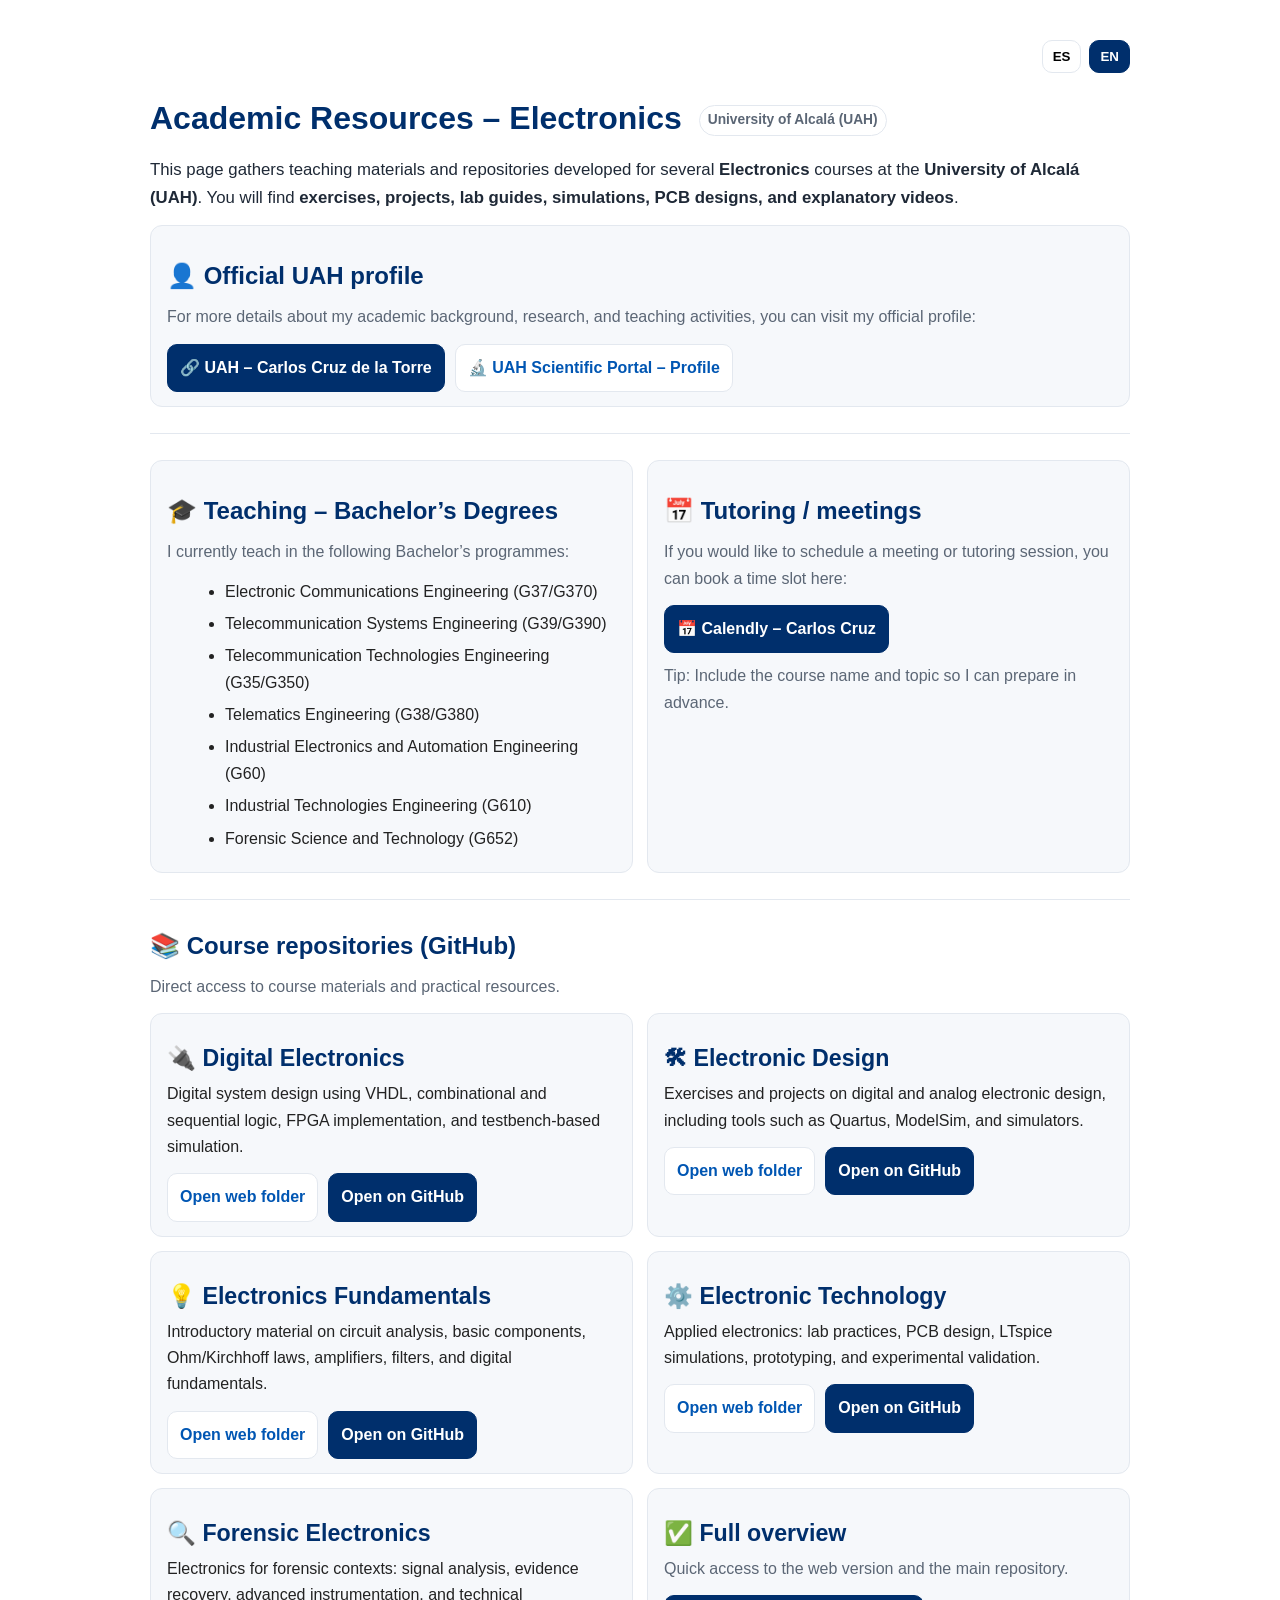
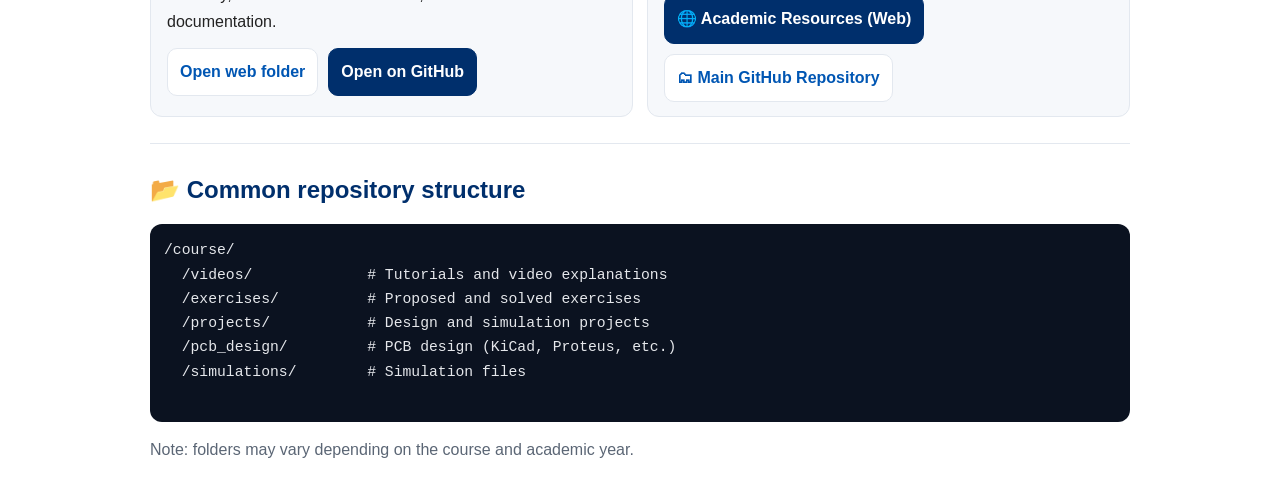
==== index.html @ 778eaec6 "Update index.html" ====
<!doctype html>
<html lang="es">
<head>
  <meta charset="utf-8">
  <meta name="viewport" content="width=device-width, initial-scale=1">
  <title>Recursos Académicos – Electrónica | Universidad de Alcalá (UAH)</title>
  <style>
    :root{
      --uah-blue:#002f6c;
      --link:#0056b3;
      --bg:#ffffff;
      --muted:#5b6675;
      --card:#f6f8fb;
      --border:#e3e8ef;
    }
    body{
      font-family: Arial, Helvetica, sans-serif;
      max-width: 980px;
      margin: 40px auto;
      padding: 0 18px;
      line-height: 1.65;
      color: #222;
      background: var(--bg);
    }
    h1,h2{ color: var(--uah-blue); margin: 0.6em 0 0.35em; }
    /* Títulos de asignaturas más grandes */
    h3{
      color: var(--uah-blue);
      margin: 0.6em 0 0.35em;
      font-size: 1.45rem;
      line-height: 1.25;
    }
    p{ margin: 0.35em 0 0.8em; }
    a{ color: var(--link); text-decoration: none; }
    a:hover{ text-decoration: underline; }
    hr{ border:0; border-top:1px solid var(--border); margin: 26px 0; }

    .lead{ font-size: 1.05rem; color:#1f2937; }
    .muted{ color: var(--muted); }

    .grid{
      display: grid;
      grid-template-columns: 1fr;
      gap: 14px;
    }
    @media (min-width: 880px){
      .grid.two{ grid-template-columns: 1fr 1fr; }
    }
    .card{
      background: var(--card);
      border: 1px solid var(--border);
      border-radius: 12px;
      padding: 16px 16px 14px;
    }
    .btnrow{ display:flex; flex-wrap:wrap; gap:10px; margin-top: 10px; }
    .btn{
      display:inline-block;
      padding: 10px 12px;
      border-radius: 10px;
      border: 1px solid var(--border);
      background:#fff;
      font-weight: 600;
    }
    .btn.primary{
      background: var(--uah-blue);
      border-color: var(--uah-blue);
      color:#fff;
    }
    .btn.primary:hover{ text-decoration:none; opacity:0.95; }
    .btn:hover{ text-decoration:none; background:#ffffff; }

    ul{ margin: 8px 0 0 18px; }
    li{ margin: 6px 0; }

    pre{
      background: #0b1220;
      color: #e5e7eb;
      padding: 14px;
      border-radius: 12px;
      overflow-x: auto;
      font-size: 0.92rem;
    }
    .tag{
      display:inline-block;
      font-size: 0.86rem;
      padding: 3px 8px;
      border-radius: 999px;
      border: 1px solid var(--border);
      background:#fff;
      color: var(--muted);
      margin-left: 8px;
      vertical-align: middle;
    }

    /* Idiomas */
    .langbar{
      display:flex;
      justify-content: flex-end;
      gap: 8px;
      margin-bottom: 14px;
    }
    .langbtn{
      cursor:pointer;
      padding: 8px 10px;
      border-radius: 10px;
      border: 1px solid var(--border);
      background:#fff;
      font-weight: 700;
    }
    .langbtn.active{
      background: var(--uah-blue);
      color:#fff;
      border-color: var(--uah-blue);
    }
    [data-lang]{ display:none; }
    [data-lang].active{ display:block; }
  </style>
</head>

<body>

  <!-- Selector de idioma -->
  <div class="langbar" aria-label="Selector de idioma">
    <button class="langbtn active" id="btn-es" type="button">ES</button>
    <button class="langbtn" id="btn-en" type="button">EN</button>
  </div>

  <!-- ======================= -->
  <!-- ====== ESPAÑOL ========= -->
  <!-- ======================= -->
  <div data-lang="es" class="active">
    <h1>Recursos Académicos – Electrónica <span class="tag">Universidad de Alcalá (UAH)</span></h1>
    <p class="lead">
      Esta página reúne materiales docentes y repositorios desarrollados para distintas asignaturas del área de
      <strong>Electrónica</strong> impartidas en la <strong>Universidad de Alcalá (UAH)</strong>.
      Incluye <strong>ejercicios, proyectos, guías de laboratorio, simulaciones, diseños PCB y vídeos explicativos</strong>.
    </p>

    <div class="card">
      <h2>👤 Perfil oficial UAH</h2>
      <p class="muted">
        Para más detalles sobre mi trayectoria académica, investigación y docencia, puedes consultar mi perfil oficial en la UAH:
      </p>
      <div class="btnrow">
        <a class="btn primary" href="https://www.uah.es/en/estudios/profesor/Carlos-Cruz-de-la-Torre/" target="_blank" rel="noopener">
          🔗 Perfil UAH – Carlos Cruz de la Torre
        </a>
        <a class="btn" href="https://portalcientifico.uah.es/investigadores/201819/detalle" target="_blank" rel="noopener">
          🔬 Portal Científico UAH – Perfil
        </a>
      </div>
    </div>

    <hr>

    <div class="grid two">
      <div class="card">
        <h2>🎓 Docencia – Grados</h2>
        <p class="muted">Imparto docencia en los siguientes programas de Grado:</p>
        <ul>
          <li>Ingeniería en Sistemas de Telecomunicación (G39/G390)</li>
          <li>Ingeniería en Tecnologías de Telecomunicación (G35/G350)</li>
          <li>Ingeniería Telemática (G38/G380)</li>
          <li>Ingeniería en Electrónica de Comunicaciones (G37/G370)</li>
          <li>Ingeniería Electrónica y Automática Industrial (G60)</li>
          <li>Ingeniería en Tecnologías Industriales (G610)</li>
          <li>Ciencias y Tecnologías Forenses (G652)</li>
        </ul>
      </div>

      <div class="card">
        <h2>📅 Tutorías / reuniones</h2>
        <p class="muted">
          Si quieres agendar una reunión o tutoría, puedes reservar un hueco aquí:
        </p>
        <div class="btnrow">
          <!-- Sustituye por tu enlace real -->
          <a class="btn primary" href="https://calendly.com/" target="_blank" rel="noopener">
            📅 Calendly – Carlos Cruz
          </a>
        </div>
        <p class="muted" style="margin-top:10px;">
          Consejo: indica la asignatura y el tema para poder preparar la sesión.
        </p>
      </div>
    </div>

    <hr>

    <h2>📚 Repositorios de asignaturas (GitHub)</h2>
    <p class="muted">
      Acceso directo a materiales y recursos prácticos. Cada asignatura incluye ejercicios, proyectos, guías de laboratorio y más.
    </p>

    <div class="grid two">
      <div class="card">
        <h3>🔌 Digital Electronics</h3>
        <p>Diseño de sistemas digitales con VHDL, lógica combinacional y secuencial, implementación en FPGA y simulación con testbenches.</p>
        <div class="btnrow">
          <a class="btn" href="Digital_Electronics/">Abrir carpeta web</a>
          <a class="btn primary" href="https://github.com/charlicruz/Teaching/tree/main/Digital_Electronics" target="_blank" rel="noopener">
            Abrir en GitHub
          </a>
        </div>
      </div>

      <div class="card">
        <h3>🛠 Electronic Design</h3>
        <p>Ejercicios y proyectos de diseño electrónico digital y analógico, incluyendo herramientas como Quartus, ModelSim y simuladores.</p>
        <div class="btnrow">
          <a class="btn" href="Electronic%20Design/">Abrir carpeta web</a>
          <a class="btn primary" href="https://github.com/charlicruz/Teaching/tree/main/Electronic%20Design" target="_blank" rel="noopener">
            Abrir en GitHub
          </a>
        </div>
      </div>

      <div class="card">
        <h3>💡 Electronics Fundamentals</h3>
        <p>Material introductorio: análisis de circuitos, componentes, leyes de Ohm y Kirchhoff, amplificadores, filtros y fundamentos digitales.</p>
        <div class="btnrow">
          <a class="btn" href="Electronics%20Fundamentals/">Abrir carpeta web</a>
          <a class="btn primary" href="https://github.com/charlicruz/Teaching/tree/main/Electronics%20Fundamentals" target="_blank" rel="noopener">
            Abrir en GitHub
          </a>
        </div>
      </div>

      <div class="card">
        <h3>⚙️ Electronic Technology</h3>
        <p>Electrónica aplicada: prácticas de laboratorio, diseño de PCB, simulaciones (LTspice), prototipado y validación experimental.</p>
        <div class="btnrow">
          <a class="btn" href="Electronic%20Technology/">Abrir carpeta web</a>
          <a class="btn primary" href="https://github.com/charlicruz/Teaching/tree/main/Electronic%20Technology" target="_blank" rel="noopener">
            Abrir en GitHub
          </a>
        </div>
      </div>

      <div class="card">
        <h3>🔍 Forensic Electronics</h3>
        <p>Electrónica en entornos forenses: análisis de señales, recuperación de evidencias, instrumentación avanzada y documentación técnica.</p>
        <div class="btnrow">
          <a class="btn" href="Forensic%20Electronics/">Abrir carpeta web</a>
          <a class="btn primary" href="https://github.com/charlicruz/Teaching/tree/main/Forensic%20Electronics" target="_blank" rel="noopener">
            Abrir en GitHub
          </a>
        </div>
      </div>

      <div class="card">
        <h3>✅ Vista general</h3>
        <p class="muted">Acceso rápido al conjunto completo de recursos (web) y al repositorio principal.</p>
        <div class="btnrow">
          <a class="btn primary" href="https://charlicruz.github.io/Teaching/" target="_blank" rel="noopener">
            🌐 Academic Resources (Web)
          </a>
          <a class="btn" href="https://github.com/charlicruz/Teaching/" target="_blank" rel="noopener">
            🗂 Repositorio principal en GitHub
          </a>
        </div>
      </div>
    </div>

    <hr>

    <h2>📂 Estructura común del repositorio</h2>
    <pre>
/asignatura/
  /videos/             # Tutoriales y explicaciones en vídeo
  /ejercicios/         # Ejercicios propuestos y resueltos
  /proyectos/          # Proyectos de diseño y simulación
  /pcb_design/         # Diseño de PCB (KiCad, Proteus, etc.)
  /simulaciones/       # Archivos de simulación
    </pre>

    <p class="muted">Nota: algunas carpetas pueden variar según la asignatura y el curso académico.</p>
  </div>

  <!-- ======================= -->
  <!-- ======= ENGLISH ======== -->
  <!-- ======================= -->
  <div data-lang="en">
    <h1>Academic Resources – Electronics <span class="tag">University of Alcalá (UAH)</span></h1>
    <p class="lead">
      This page gathers teaching materials and repositories developed for several <strong>Electronics</strong> courses at the
      <strong>University of Alcalá (UAH)</strong>. You will find <strong>exercises, projects, lab guides, simulations, PCB designs,
      and explanatory videos</strong>.
    </p>

    <div class="card">
      <h2>👤 Official UAH profile</h2>
      <p class="muted">
        For more details about my academic background, research, and teaching activities, you can visit my official profile:
      </p>
      <div class="btnrow">
        <a class="btn primary" href="https://www.uah.es/en/estudios/profesor/Carlos-Cruz-de-la-Torre/" target="_blank" rel="noopener">
          🔗 UAH – Carlos Cruz de la Torre
        </a>
        <a class="btn" href="https://portalcientifico.uah.es/investigadores/201819/detalle" target="_blank" rel="noopener">
          🔬 UAH Scientific Portal – Profile
        </a>
      </div>
    </div>

    <hr>

    <div class="grid two">
      <div class="card">
        <h2>🎓 Teaching – Bachelor’s Degrees</h2>
        <p class="muted">I currently teach in the following Bachelor’s programmes:</p>
        <ul>
          <li>Electronic Communications Engineering (G37/G370)</li>
          <li>Telecommunication Systems Engineering (G39/G390)</li>
          <li>Telecommunication Technologies Engineering (G35/G350)</li>
          <li>Telematics Engineering (G38/G380)</li>
          <li>Industrial Electronics and Automation Engineering (G60)</li>
          <li>Industrial Technologies Engineering (G610)</li>
          <li>Forensic Science and Technology (G652)</li>
        </ul>
      </div>

      <div class="card">
        <h2>📅 Tutoring / meetings</h2>
        <p class="muted">
          If you would like to schedule a meeting or tutoring session, you can book a time slot here:
        </p>
        <div class="btnrow">
          <!-- Replace with your real Calendly link -->
          <a class="btn primary" href="https://calendly.com/" target="_blank" rel="noopener">
            📅 Calendly – Carlos Cruz
          </a>
        </div>
        <p class="muted" style="margin-top:10px;">
          Tip: Include the course name and topic so I can prepare in advance.
        </p>
      </div>
    </div>

    <hr>

    <h2>📚 Course repositories (GitHub)</h2>
    <p class="muted">
      Direct access to course materials and practical resources.
    </p>

    <div class="grid two">
      <div class="card">
        <h3>🔌 Digital Electronics</h3>
        <p>Digital system design using VHDL, combinational and sequential logic, FPGA implementation, and testbench-based simulation.</p>
        <div class="btnrow">
          <a class="btn" href="Digital_Electronics/">Open web folder</a>
          <a class="btn primary" href="https://github.com/charlicruz/Teaching/tree/main/Digital_Electronics" target="_blank" rel="noopener">
            Open on GitHub
          </a>
        </div>
      </div>

      <div class="card">
        <h3>🛠 Electronic Design</h3>
        <p>Exercises and projects on digital and analog electronic design, including tools such as Quartus, ModelSim, and simulators.</p>
        <div class="btnrow">
          <a class="btn" href="Electronic%20Design/">Open web folder</a>
          <a class="btn primary" href="https://github.com/charlicruz/Teaching/tree/main/Electronic%20Design" target="_blank" rel="noopener">
            Open on GitHub
          </a>
        </div>
      </div>

      <div class="card">
        <h3>💡 Electronics Fundamentals</h3>
        <p>Introductory material on circuit analysis, basic components, Ohm/Kirchhoff laws, amplifiers, filters, and digital fundamentals.</p>
        <div class="btnrow">
          <a class="btn" href="Electronics%20Fundamentals/">Open web folder</a>
          <a class="btn primary" href="https://github.com/charlicruz/Teaching/tree/main/Electronics%20Fundamentals" target="_blank" rel="noopener">
            Open on GitHub
          </a>
        </div>
      </div>

      <div class="card">
        <h3>⚙️ Electronic Technology</h3>
        <p>Applied electronics: lab practices, PCB design, LTspice simulations, prototyping, and experimental validation.</p>
        <div class="btnrow">
          <a class="btn" href="Electronic%20Technology/">Open web folder</a>
          <a class="btn primary" href="https://github.com/charlicruz/Teaching/tree/main/Electronic%20Technology" target="_blank" rel="noopener">
            Open on GitHub
          </a>
        </div>
      </div>

      <div class="card">
        <h3>🔍 Forensic Electronics</h3>
        <p>Electronics for forensic contexts: signal analysis, evidence recovery, advanced instrumentation, and technical documentation.</p>
        <div class="btnrow">
          <a class="btn" href="Forensic%20Electronics/">Open web folder</a>
          <a class="btn primary" href="https://github.com/charlicruz/Teaching/tree/main/Forensic%20Electronics" target="_blank" rel="noopener">
            Open on GitHub
          </a>
        </div>
      </div>

      <div class="card">
        <h3>✅ Full overview</h3>
        <p class="muted">Quick access to the web version and the main repository.</p>
        <div class="btnrow">
          <a class="btn primary" href="https://charlicruz.github.io/Teaching/" target="_blank" rel="noopener">
            🌐 Academic Resources (Web)
          </a>
          <a class="btn" href="https://github.com/charlicruz/Teaching/" target="_blank" rel="noopener">
            🗂 Main GitHub Repository
          </a>
        </div>
      </div>
    </div>

    <hr>

    <h2>📂 Common repository structure</h2>
    <pre>
/course/
  /videos/             # Tutorials and video explanations
  /exercises/          # Proposed and solved exercises
  /projects/           # Design and simulation projects
  /pcb_design/         # PCB design (KiCad, Proteus, etc.)
  /simulations/        # Simulation files
    </pre>

    <p class="muted">Note: folders may vary depending on the course and academic year.</p>
  </div>

  <script>
    const btnES = document.getElementById('btn-es');
    const btnEN = document.getElementById('btn-en');
    const blocks = document.querySelectorAll('[data-lang]');

    function setLang(lang){
      blocks.forEach(b => b.classList.toggle('active', b.getAttribute('data-lang') === lang));
      btnES.classList.toggle('active', lang === 'es');
      btnEN.classList.toggle('active', lang === 'en');
      document.documentElement.lang = lang;

      // opcional: recordar preferencia
      try { localStorage.setItem('lang', lang); } catch(e){}
    }

    btnES.addEventListener('click', () => setLang('es'));
    btnEN.addEventListener('click', () => setLang('en'));

    // opcional: aplicar preferencia guardada o idioma del navegador
    (function init(){
      let lang = 'es';
      try {
        lang = localStorage.getItem('lang') || (navigator.language || '').toLowerCase().startsWith('en') ? 'en' : 'es';
      } catch(e){}
      setLang(lang);
    })();
  </script>

</body>
</html>
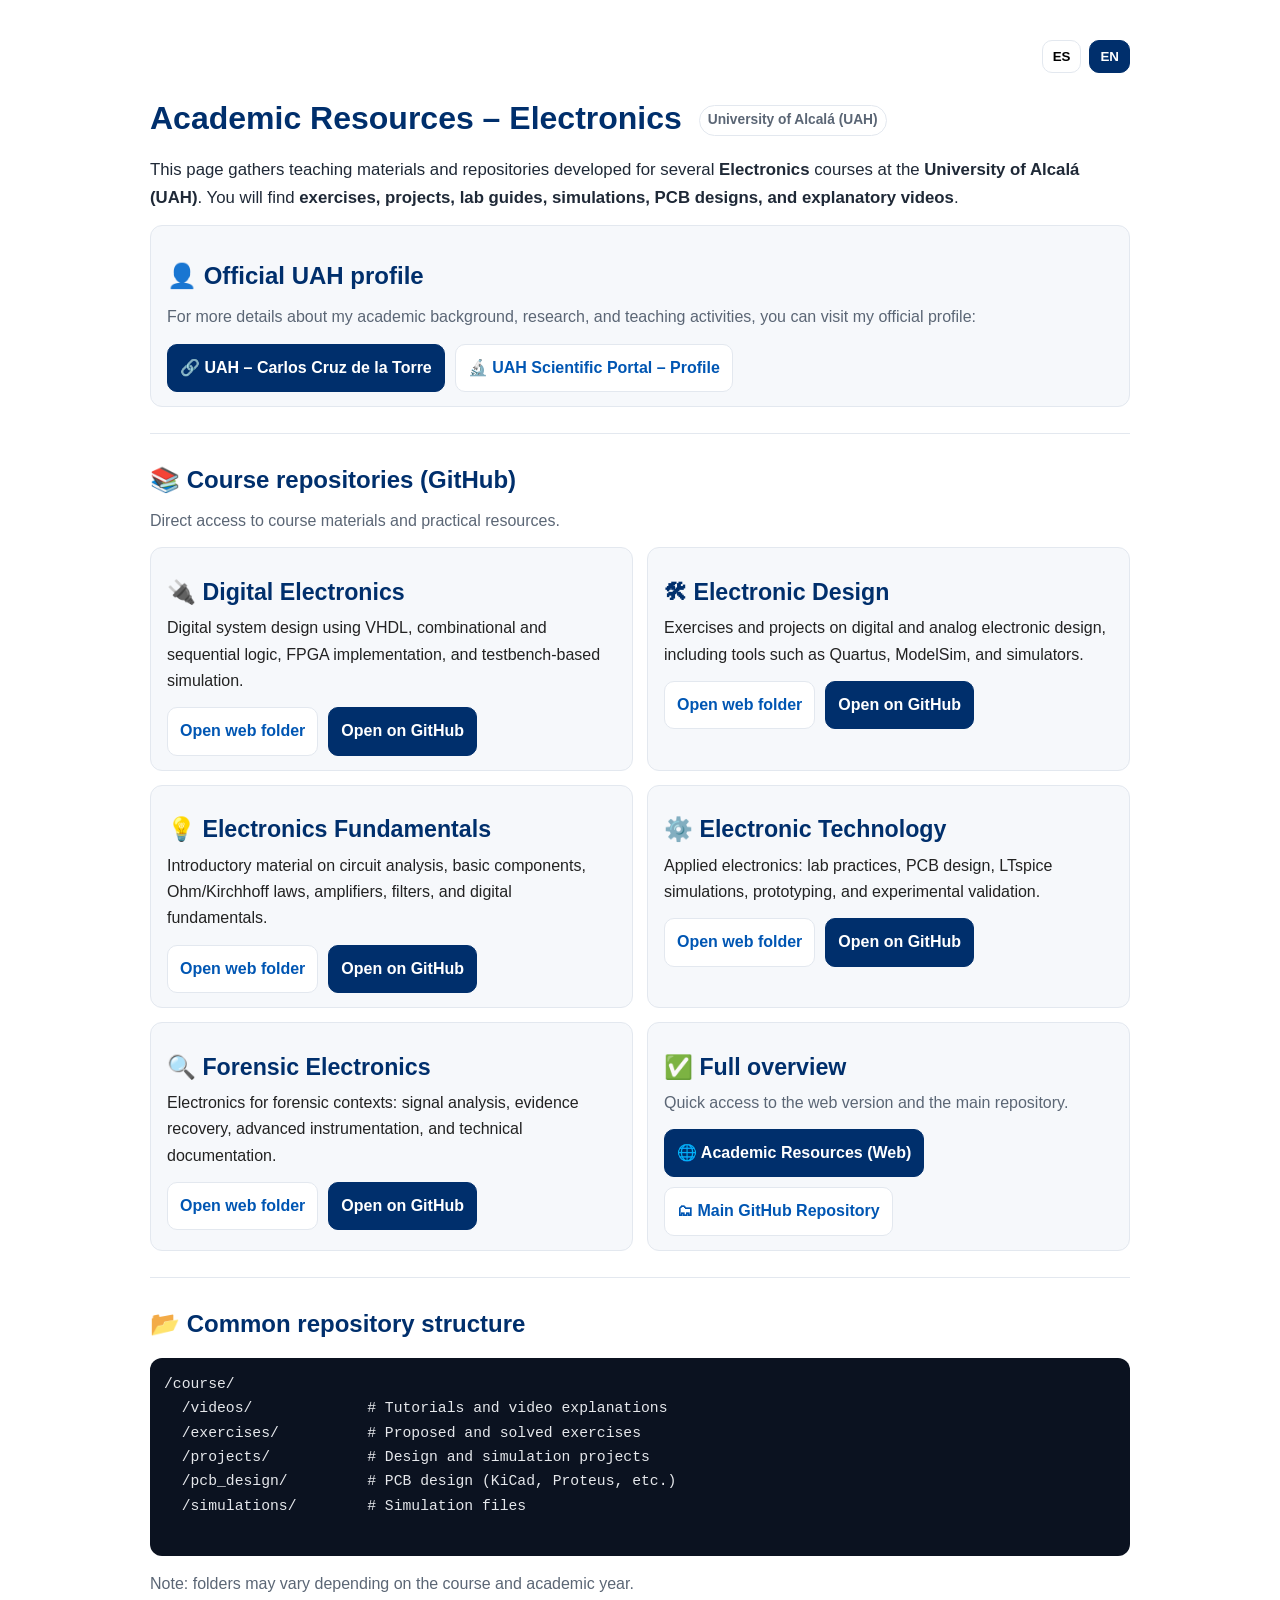
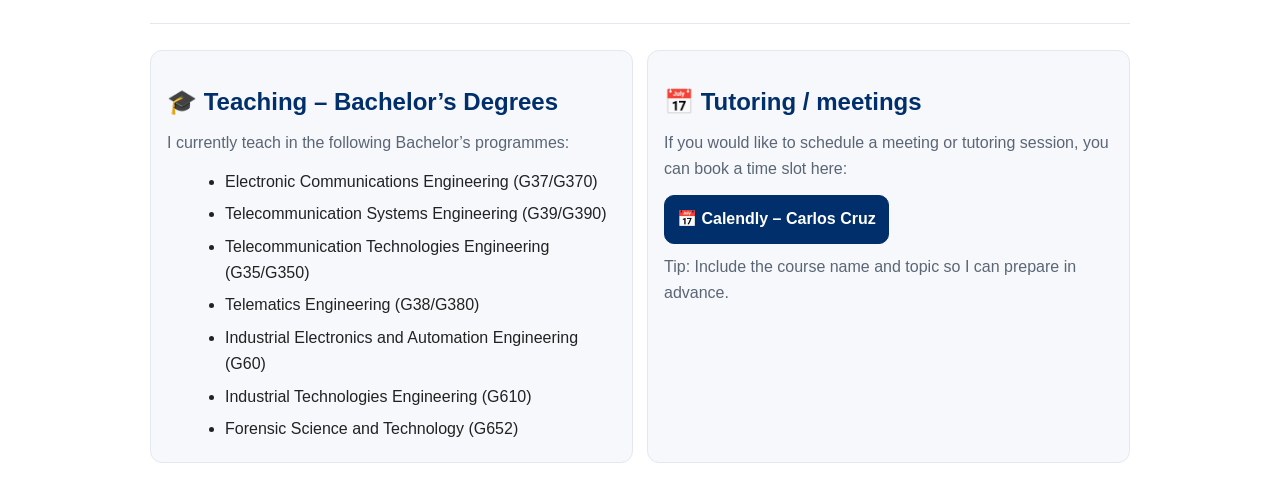
==== commit 70a4a8e3: "Update index.html" ====
--- a/index.html
+++ b/index.html
@@ -153,6 +153,98 @@
 
     <hr>
 
+    <h2>📚 Repositorios de asignaturas (GitHub)</h2>
+    <p class="muted">
+      Acceso directo a materiales y recursos prácticos. Cada asignatura incluye ejercicios, proyectos, guías de laboratorio y más.
+    </p>
+
+    <div class="grid two">
+      <div class="card">
+        <h3>🔌 Digital Electronics</h3>
+        <p>Diseño de sistemas digitales con VHDL, lógica combinacional y secuencial, implementación en FPGA y simulación con testbenches.</p>
+        <div class="btnrow">
+          <a class="btn" href="Digital_Electronics/">Abrir carpeta web</a>
+          <a class="btn primary" href="https://github.com/charlicruz/Teaching/tree/main/Digital_Electronics" target="_blank" rel="noopener">
+            Abrir en GitHub
+          </a>
+        </div>
+      </div>
+
+      <div class="card">
+        <h3>🛠 Electronic Design</h3>
+        <p>Ejercicios y proyectos de diseño electrónico digital y analógico, incluyendo herramientas como Quartus, ModelSim y simuladores.</p>
+        <div class="btnrow">
+          <a class="btn" href="Electronic%20Design/">Abrir carpeta web</a>
+          <a class="btn primary" href="https://github.com/charlicruz/Teaching/tree/main/Electronic%20Design" target="_blank" rel="noopener">
+            Abrir en GitHub
+          </a>
+        </div>
+      </div>
+
+      <div class="card">
+        <h3>💡 Electronics Fundamentals</h3>
+        <p>Material introductorio: análisis de circuitos, componentes, leyes de Ohm y Kirchhoff, amplificadores, filtros y fundamentos digitales.</p>
+        <div class="btnrow">
+          <a class="btn" href="Electronics%20Fundamentals/">Abrir carpeta web</a>
+          <a class="btn primary" href="https://github.com/charlicruz/Teaching/tree/main/Electronics%20Fundamentals" target="_blank" rel="noopener">
+            Abrir en GitHub
+          </a>
+        </div>
+      </div>
+
+      <div class="card">
+        <h3>⚙️ Electronic Technology</h3>
+        <p>Electrónica aplicada: prácticas de laboratorio, diseño de PCB, simulaciones (LTspice), prototipado y validación experimental.</p>
+        <div class="btnrow">
+          <a class="btn" href="Electronic%20Technology/">Abrir carpeta web</a>
+          <a class="btn primary" href="https://github.com/charlicruz/Teaching/tree/main/Electronic%20Technology" target="_blank" rel="noopener">
+            Abrir en GitHub
+          </a>
+        </div>
+      </div>
+
+      <div class="card">
+        <h3>🔍 Forensic Electronics</h3>
+        <p>Electrónica en entornos forenses: análisis de señales, recuperación de evidencias, instrumentación avanzada y documentación técnica.</p>
+        <div class="btnrow">
+          <a class="btn" href="Forensic%20Electronics/">Abrir carpeta web</a>
+          <a class="btn primary" href="https://github.com/charlicruz/Teaching/tree/main/Forensic%20Electronics" target="_blank" rel="noopener">
+            Abrir en GitHub
+          </a>
+        </div>
+      </div>
+
+      <div class="card">
+        <h3>✅ Vista general</h3>
+        <p class="muted">Acceso rápido al conjunto completo de recursos (web) y al repositorio principal.</p>
+        <div class="btnrow">
+          <a class="btn primary" href="https://charlicruz.github.io/Teaching/" target="_blank" rel="noopener">
+            🌐 Academic Resources (Web)
+          </a>
+          <a class="btn" href="https://github.com/charlicruz/Teaching/" target="_blank" rel="noopener">
+            🗂 Repositorio principal en GitHub
+          </a>
+        </div>
+      </div>
+    </div>
+
+    <hr>
+
+    <h2>📂 Estructura común del repositorio</h2>
+    <pre>
+/asignatura/
+  /videos/             # Tutoriales y explicaciones en vídeo
+  /ejercicios/         # Ejercicios propuestos y resueltos
+  /proyectos/          # Proyectos de diseño y simulación
+  /pcb_design/         # Diseño de PCB (KiCad, Proteus, etc.)
+  /simulaciones/       # Archivos de simulación
+    </pre>
+
+    <p class="muted">Nota: algunas carpetas pueden variar según la asignatura y el curso académico.</p>
+
+    <!-- ✅ MOVIDO AL FINAL -->
+    <hr>
+
     <div class="grid two">
       <div class="card">
         <h2>🎓 Docencia – Grados</h2>
@@ -174,7 +266,6 @@
           Si quieres agendar una reunión o tutoría, puedes reservar un hueco aquí:
         </p>
         <div class="btnrow">
-          <!-- Sustituye por tu enlace real -->
           <a class="btn primary" href="https://calendly.com/" target="_blank" rel="noopener">
             📅 Calendly – Carlos Cruz
           </a>
@@ -184,97 +275,6 @@
         </p>
       </div>
     </div>
-
-    <hr>
-
-    <h2>📚 Repositorios de asignaturas (GitHub)</h2>
-    <p class="muted">
-      Acceso directo a materiales y recursos prácticos. Cada asignatura incluye ejercicios, proyectos, guías de laboratorio y más.
-    </p>
-
-    <div class="grid two">
-      <div class="card">
-        <h3>🔌 Digital Electronics</h3>
-        <p>Diseño de sistemas digitales con VHDL, lógica combinacional y secuencial, implementación en FPGA y simulación con testbenches.</p>
-        <div class="btnrow">
-          <a class="btn" href="Digital_Electronics/">Abrir carpeta web</a>
-          <a class="btn primary" href="https://github.com/charlicruz/Teaching/tree/main/Digital_Electronics" target="_blank" rel="noopener">
-            Abrir en GitHub
-          </a>
-        </div>
-      </div>
-
-      <div class="card">
-        <h3>🛠 Electronic Design</h3>
-        <p>Ejercicios y proyectos de diseño electrónico digital y analógico, incluyendo herramientas como Quartus, ModelSim y simuladores.</p>
-        <div class="btnrow">
-          <a class="btn" href="Electronic%20Design/">Abrir carpeta web</a>
-          <a class="btn primary" href="https://github.com/charlicruz/Teaching/tree/main/Electronic%20Design" target="_blank" rel="noopener">
-            Abrir en GitHub
-          </a>
-        </div>
-      </div>
-
-      <div class="card">
-        <h3>💡 Electronics Fundamentals</h3>
-        <p>Material introductorio: análisis de circuitos, componentes, leyes de Ohm y Kirchhoff, amplificadores, filtros y fundamentos digitales.</p>
-        <div class="btnrow">
-          <a class="btn" href="Electronics%20Fundamentals/">Abrir carpeta web</a>
-          <a class="btn primary" href="https://github.com/charlicruz/Teaching/tree/main/Electronics%20Fundamentals" target="_blank" rel="noopener">
-            Abrir en GitHub
-          </a>
-        </div>
-      </div>
-
-      <div class="card">
-        <h3>⚙️ Electronic Technology</h3>
-        <p>Electrónica aplicada: prácticas de laboratorio, diseño de PCB, simulaciones (LTspice), prototipado y validación experimental.</p>
-        <div class="btnrow">
-          <a class="btn" href="Electronic%20Technology/">Abrir carpeta web</a>
-          <a class="btn primary" href="https://github.com/charlicruz/Teaching/tree/main/Electronic%20Technology" target="_blank" rel="noopener">
-            Abrir en GitHub
-          </a>
-        </div>
-      </div>
-
-      <div class="card">
-        <h3>🔍 Forensic Electronics</h3>
-        <p>Electrónica en entornos forenses: análisis de señales, recuperación de evidencias, instrumentación avanzada y documentación técnica.</p>
-        <div class="btnrow">
-          <a class="btn" href="Forensic%20Electronics/">Abrir carpeta web</a>
-          <a class="btn primary" href="https://github.com/charlicruz/Teaching/tree/main/Forensic%20Electronics" target="_blank" rel="noopener">
-            Abrir en GitHub
-          </a>
-        </div>
-      </div>
-
-      <div class="card">
-        <h3>✅ Vista general</h3>
-        <p class="muted">Acceso rápido al conjunto completo de recursos (web) y al repositorio principal.</p>
-        <div class="btnrow">
-          <a class="btn primary" href="https://charlicruz.github.io/Teaching/" target="_blank" rel="noopener">
-            🌐 Academic Resources (Web)
-          </a>
-          <a class="btn" href="https://github.com/charlicruz/Teaching/" target="_blank" rel="noopener">
-            🗂 Repositorio principal en GitHub
-          </a>
-        </div>
-      </div>
-    </div>
-
-    <hr>
-
-    <h2>📂 Estructura común del repositorio</h2>
-    <pre>
-/asignatura/
-  /videos/             # Tutoriales y explicaciones en vídeo
-  /ejercicios/         # Ejercicios propuestos y resueltos
-  /proyectos/          # Proyectos de diseño y simulación
-  /pcb_design/         # Diseño de PCB (KiCad, Proteus, etc.)
-  /simulaciones/       # Archivos de simulación
-    </pre>
-
-    <p class="muted">Nota: algunas carpetas pueden variar según la asignatura y el curso académico.</p>
   </div>
 
   <!-- ======================= -->
@@ -305,6 +305,98 @@
 
     <hr>
 
+    <h2>📚 Course repositories (GitHub)</h2>
+    <p class="muted">
+      Direct access to course materials and practical resources.
+    </p>
+
+    <div class="grid two">
+      <div class="card">
+        <h3>🔌 Digital Electronics</h3>
+        <p>Digital system design using VHDL, combinational and sequential logic, FPGA implementation, and testbench-based simulation.</p>
+        <div class="btnrow">
+          <a class="btn" href="Digital_Electronics/">Open web folder</a>
+          <a class="btn primary" href="https://github.com/charlicruz/Teaching/tree/main/Digital_Electronics" target="_blank" rel="noopener">
+            Open on GitHub
+          </a>
+        </div>
+      </div>
+
+      <div class="card">
+        <h3>🛠 Electronic Design</h3>
+        <p>Exercises and projects on digital and analog electronic design, including tools such as Quartus, ModelSim, and simulators.</p>
+        <div class="btnrow">
+          <a class="btn" href="Electronic%20Design/">Open web folder</a>
+          <a class="btn primary" href="https://github.com/charlicruz/Teaching/tree/main/Electronic%20Design" target="_blank" rel="noopener">
+            Open on GitHub
+          </a>
+        </div>
+      </div>
+
+      <div class="card">
+        <h3>💡 Electronics Fundamentals</h3>
+        <p>Introductory material on circuit analysis, basic components, Ohm/Kirchhoff laws, amplifiers, filters, and digital fundamentals.</p>
+        <div class="btnrow">
+          <a class="btn" href="Electronics%20Fundamentals/">Open web folder</a>
+          <a class="btn primary" href="https://github.com/charlicruz/Teaching/tree/main/Electronics%20Fundamentals" target="_blank" rel="noopener">
+            Open on GitHub
+          </a>
+        </div>
+      </div>
+
+      <div class="card">
+        <h3>⚙️ Electronic Technology</h3>
+        <p>Applied electronics: lab practices, PCB design, LTspice simulations, prototyping, and experimental validation.</p>
+        <div class="btnrow">
+          <a class="btn" href="Electronic%20Technology/">Open web folder</a>
+          <a class="btn primary" href="https://github.com/charlicruz/Teaching/tree/main/Electronic%20Technology" target="_blank" rel="noopener">
+            Open on GitHub
+          </a>
+        </div>
+      </div>
+
+      <div class="card">
+        <h3>🔍 Forensic Electronics</h3>
+        <p>Electronics for forensic contexts: signal analysis, evidence recovery, advanced instrumentation, and technical documentation.</p>
+        <div class="btnrow">
+          <a class="btn" href="Forensic%20Electronics/">Open web folder</a>
+          <a class="btn primary" href="https://github.com/charlicruz/Teaching/tree/main/Forensic%20Electronics" target="_blank" rel="noopener">
+            Open on GitHub
+          </a>
+        </div>
+      </div>
+
+      <div class="card">
+        <h3>✅ Full overview</h3>
+        <p class="muted">Quick access to the web version and the main repository.</p>
+        <div class="btnrow">
+          <a class="btn primary" href="https://charlicruz.github.io/Teaching/" target="_blank" rel="noopener">
+            🌐 Academic Resources (Web)
+          </a>
+          <a class="btn" href="https://github.com/charlicruz/Teaching/" target="_blank" rel="noopener">
+            🗂 Main GitHub Repository
+          </a>
+        </div>
+      </div>
+    </div>
+
+    <hr>
+
+    <h2>📂 Common repository structure</h2>
+    <pre>
+/course/
+  /videos/             # Tutorials and video explanations
+  /exercises/          # Proposed and solved exercises
+  /projects/           # Design and simulation projects
+  /pcb_design/         # PCB design (KiCad, Proteus, etc.)
+  /simulations/        # Simulation files
+    </pre>
+
+    <p class="muted">Note: folders may vary depending on the course and academic year.</p>
+
+    <!-- ✅ MOVED TO THE END -->
+    <hr>
+
     <div class="grid two">
       <div class="card">
         <h2>🎓 Teaching – Bachelor’s Degrees</h2>
@@ -326,7 +418,6 @@
           If you would like to schedule a meeting or tutoring session, you can book a time slot here:
         </p>
         <div class="btnrow">
-          <!-- Replace with your real Calendly link -->
           <a class="btn primary" href="https://calendly.com/" target="_blank" rel="noopener">
             📅 Calendly – Carlos Cruz
           </a>
@@ -336,97 +427,6 @@
         </p>
       </div>
     </div>
-
-    <hr>
-
-    <h2>📚 Course repositories (GitHub)</h2>
-    <p class="muted">
-      Direct access to course materials and practical resources.
-    </p>
-
-    <div class="grid two">
-      <div class="card">
-        <h3>🔌 Digital Electronics</h3>
-        <p>Digital system design using VHDL, combinational and sequential logic, FPGA implementation, and testbench-based simulation.</p>
-        <div class="btnrow">
-          <a class="btn" href="Digital_Electronics/">Open web folder</a>
-          <a class="btn primary" href="https://github.com/charlicruz/Teaching/tree/main/Digital_Electronics" target="_blank" rel="noopener">
-            Open on GitHub
-          </a>
-        </div>
-      </div>
-
-      <div class="card">
-        <h3>🛠 Electronic Design</h3>
-        <p>Exercises and projects on digital and analog electronic design, including tools such as Quartus, ModelSim, and simulators.</p>
-        <div class="btnrow">
-          <a class="btn" href="Electronic%20Design/">Open web folder</a>
-          <a class="btn primary" href="https://github.com/charlicruz/Teaching/tree/main/Electronic%20Design" target="_blank" rel="noopener">
-            Open on GitHub
-          </a>
-        </div>
-      </div>
-
-      <div class="card">
-        <h3>💡 Electronics Fundamentals</h3>
-        <p>Introductory material on circuit analysis, basic components, Ohm/Kirchhoff laws, amplifiers, filters, and digital fundamentals.</p>
-        <div class="btnrow">
-          <a class="btn" href="Electronics%20Fundamentals/">Open web folder</a>
-          <a class="btn primary" href="https://github.com/charlicruz/Teaching/tree/main/Electronics%20Fundamentals" target="_blank" rel="noopener">
-            Open on GitHub
-          </a>
-        </div>
-      </div>
-
-      <div class="card">
-        <h3>⚙️ Electronic Technology</h3>
-        <p>Applied electronics: lab practices, PCB design, LTspice simulations, prototyping, and experimental validation.</p>
-        <div class="btnrow">
-          <a class="btn" href="Electronic%20Technology/">Open web folder</a>
-          <a class="btn primary" href="https://github.com/charlicruz/Teaching/tree/main/Electronic%20Technology" target="_blank" rel="noopener">
-            Open on GitHub
-          </a>
-        </div>
-      </div>
-
-      <div class="card">
-        <h3>🔍 Forensic Electronics</h3>
-        <p>Electronics for forensic contexts: signal analysis, evidence recovery, advanced instrumentation, and technical documentation.</p>
-        <div class="btnrow">
-          <a class="btn" href="Forensic%20Electronics/">Open web folder</a>
-          <a class="btn primary" href="https://github.com/charlicruz/Teaching/tree/main/Forensic%20Electronics" target="_blank" rel="noopener">
-            Open on GitHub
-          </a>
-        </div>
-      </div>
-
-      <div class="card">
-        <h3>✅ Full overview</h3>
-        <p class="muted">Quick access to the web version and the main repository.</p>
-        <div class="btnrow">
-          <a class="btn primary" href="https://charlicruz.github.io/Teaching/" target="_blank" rel="noopener">
-            🌐 Academic Resources (Web)
-          </a>
-          <a class="btn" href="https://github.com/charlicruz/Teaching/" target="_blank" rel="noopener">
-            🗂 Main GitHub Repository
-          </a>
-        </div>
-      </div>
-    </div>
-
-    <hr>
-
-    <h2>📂 Common repository structure</h2>
-    <pre>
-/course/
-  /videos/             # Tutorials and video explanations
-  /exercises/          # Proposed and solved exercises
-  /projects/           # Design and simulation projects
-  /pcb_design/         # PCB design (KiCad, Proteus, etc.)
-  /simulations/        # Simulation files
-    </pre>
-
-    <p class="muted">Note: folders may vary depending on the course and academic year.</p>
   </div>
 
   <script>
@@ -439,15 +439,12 @@
       btnES.classList.toggle('active', lang === 'es');
       btnEN.classList.toggle('active', lang === 'en');
       document.documentElement.lang = lang;
-
-      // opcional: recordar preferencia
       try { localStorage.setItem('lang', lang); } catch(e){}
     }
 
     btnES.addEventListener('click', () => setLang('es'));
     btnEN.addEventListener('click', () => setLang('en'));
 
-    // opcional: aplicar preferencia guardada o idioma del navegador
     (function init(){
       let lang = 'es';
       try {
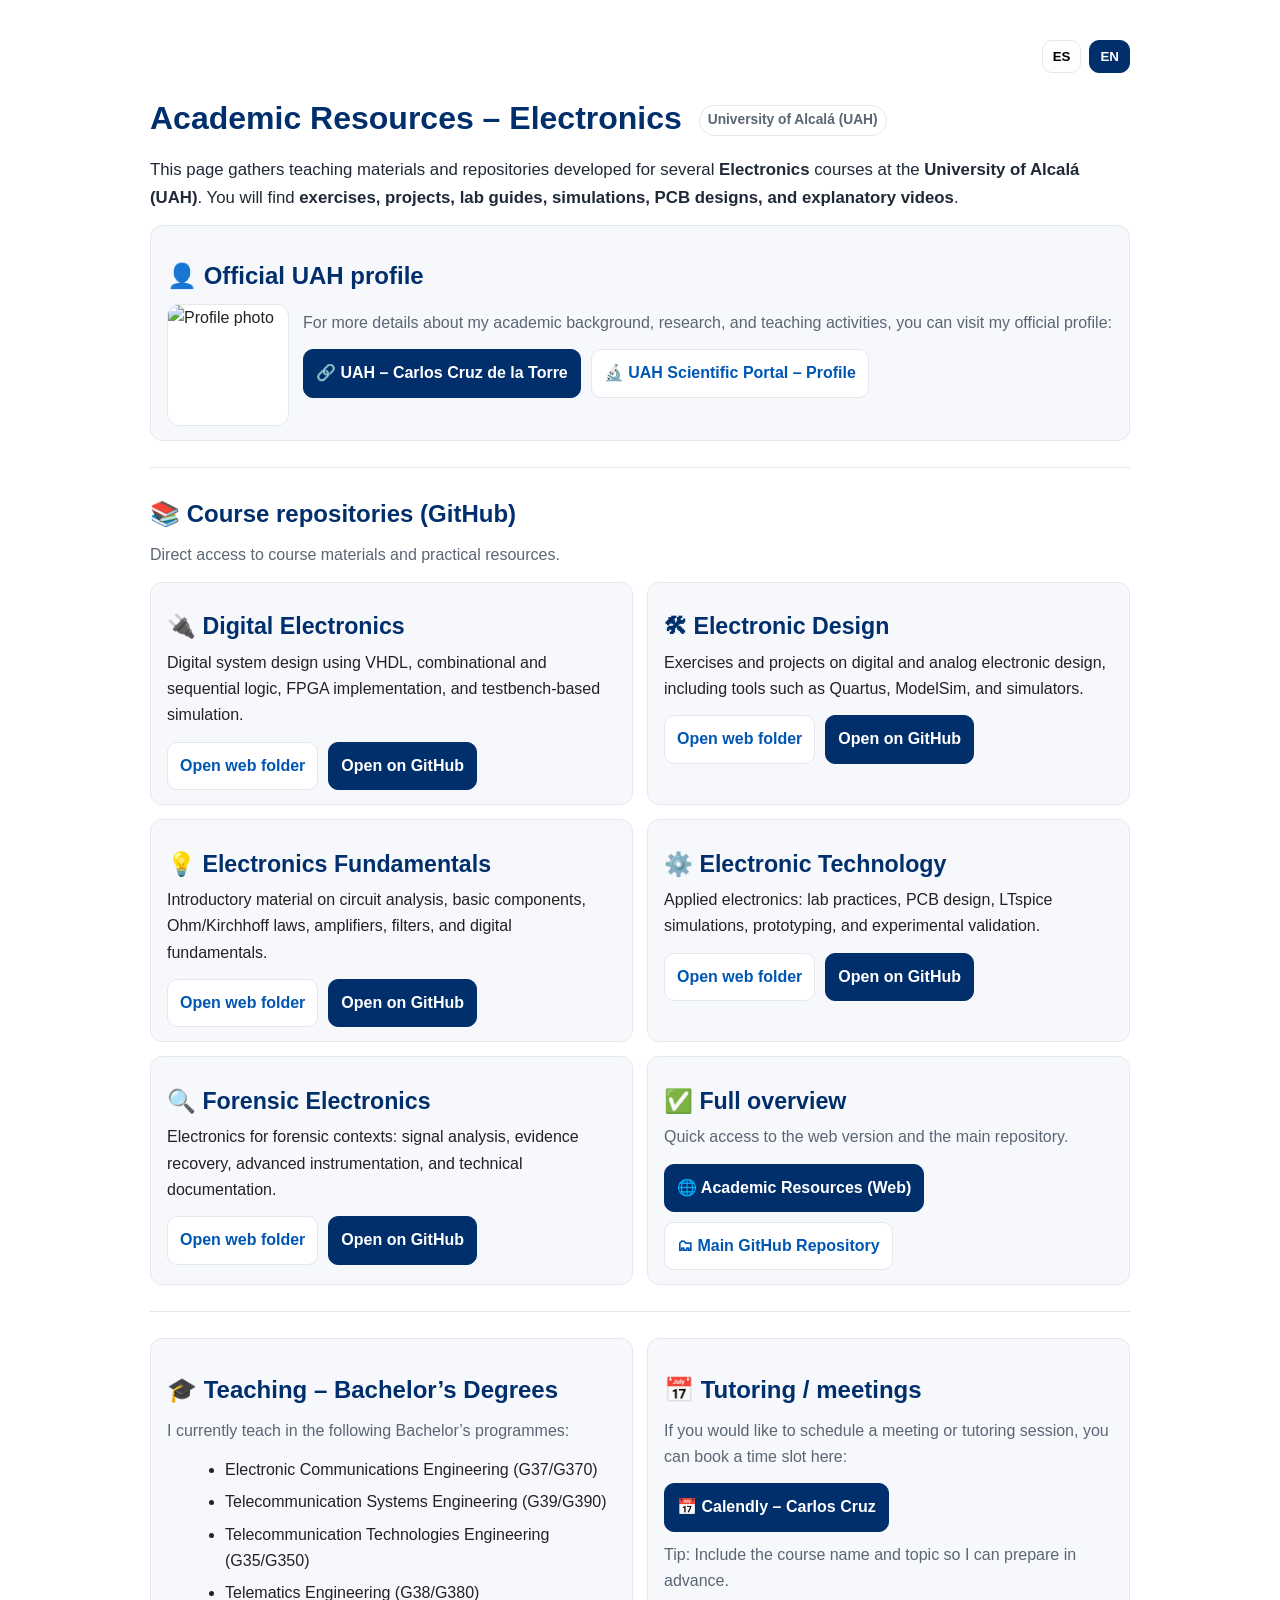
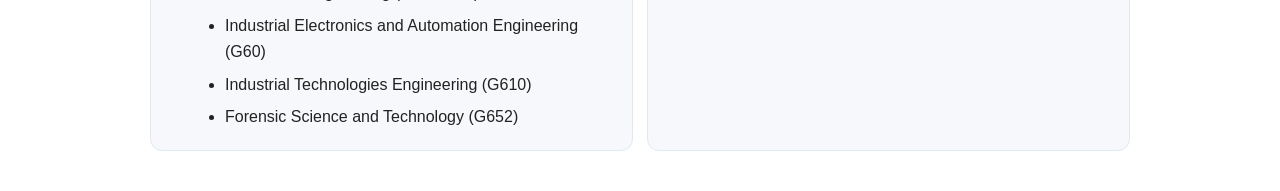
==== commit 5486e12f: "Update index.html" ====
--- a/index.html
+++ b/index.html
@@ -23,7 +23,6 @@
       background: var(--bg);
     }
     h1,h2{ color: var(--uah-blue); margin: 0.6em 0 0.35em; }
-    /* Títulos de asignaturas más grandes */
     h3{
       color: var(--uah-blue);
       margin: 0.6em 0 0.35em;
@@ -114,6 +113,27 @@
     }
     [data-lang]{ display:none; }
     [data-lang].active{ display:block; }
+
+    /* Perfil con foto */
+    .profile{
+      display:flex;
+      gap: 14px;
+      align-items: flex-start;
+      flex-wrap: wrap;
+      margin-top: 8px;
+    }
+    .profile img{
+      width: 120px;
+      height: 120px;
+      border-radius: 12px;
+      object-fit: cover;
+      border: 1px solid var(--border);
+      background: #fff;
+    }
+    .profile .content{
+      flex: 1;
+      min-width: 240px;
+    }
   </style>
 </head>
 
@@ -138,16 +158,23 @@
 
     <div class="card">
       <h2>👤 Perfil oficial UAH</h2>
-      <p class="muted">
-        Para más detalles sobre mi trayectoria académica, investigación y docencia, puedes consultar mi perfil oficial en la UAH:
-      </p>
-      <div class="btnrow">
-        <a class="btn primary" href="https://www.uah.es/en/estudios/profesor/Carlos-Cruz-de-la-Torre/" target="_blank" rel="noopener">
-          🔗 Perfil UAH – Carlos Cruz de la Torre
-        </a>
-        <a class="btn" href="https://portalcientifico.uah.es/investigadores/201819/detalle" target="_blank" rel="noopener">
-          🔬 Portal Científico UAH – Perfil
-        </a>
+
+      <!-- Nota: guarda tu imagen como "profile.jpg" en esta misma carpeta -->
+      <div class="profile">
+        <img src="profile.jpg" alt="Foto de perfil">
+        <div class="content">
+          <p class="muted">
+            Para más detalles sobre mi trayectoria académica, investigación y docencia, puedes consultar mi perfil oficial en la UAH:
+          </p>
+          <div class="btnrow">
+            <a class="btn primary" href="https://www.uah.es/en/estudios/profesor/Carlos-Cruz-de-la-Torre/" target="_blank" rel="noopener">
+              🔗 Perfil UAH – Carlos Cruz de la Torre
+            </a>
+            <a class="btn" href="https://portalcientifico.uah.es/investigadores/201819/detalle" target="_blank" rel="noopener">
+              🔬 Portal Científico UAH – Perfil
+            </a>
+          </div>
+        </div>
       </div>
     </div>
 
@@ -227,20 +254,6 @@
         </div>
       </div>
     </div>
-
-    <hr>
-
-    <h2>📂 Estructura común del repositorio</h2>
-    <pre>
-/asignatura/
-  /videos/             # Tutoriales y explicaciones en vídeo
-  /ejercicios/         # Ejercicios propuestos y resueltos
-  /proyectos/          # Proyectos de diseño y simulación
-  /pcb_design/         # Diseño de PCB (KiCad, Proteus, etc.)
-  /simulaciones/       # Archivos de simulación
-    </pre>
-
-    <p class="muted">Nota: algunas carpetas pueden variar según la asignatura y el curso académico.</p>
 
     <!-- ✅ MOVIDO AL FINAL -->
     <hr>
@@ -290,16 +303,23 @@
 
     <div class="card">
       <h2>👤 Official UAH profile</h2>
-      <p class="muted">
-        For more details about my academic background, research, and teaching activities, you can visit my official profile:
-      </p>
-      <div class="btnrow">
-        <a class="btn primary" href="https://www.uah.es/en/estudios/profesor/Carlos-Cruz-de-la-Torre/" target="_blank" rel="noopener">
-          🔗 UAH – Carlos Cruz de la Torre
-        </a>
-        <a class="btn" href="https://portalcientifico.uah.es/investigadores/201819/detalle" target="_blank" rel="noopener">
-          🔬 UAH Scientific Portal – Profile
-        </a>
+
+      <!-- Note: save your image as "profile.jpg" in this same folder -->
+      <div class="profile">
+        <img src="profile.jpg" alt="Profile photo">
+        <div class="content">
+          <p class="muted">
+            For more details about my academic background, research, and teaching activities, you can visit my official profile:
+          </p>
+          <div class="btnrow">
+            <a class="btn primary" href="https://www.uah.es/en/estudios/profesor/Carlos-Cruz-de-la-Torre/" target="_blank" rel="noopener">
+              🔗 UAH – Carlos Cruz de la Torre
+            </a>
+            <a class="btn" href="https://portalcientifico.uah.es/investigadores/201819/detalle" target="_blank" rel="noopener">
+              🔬 UAH Scientific Portal – Profile
+            </a>
+          </div>
+        </div>
       </div>
     </div>
 
@@ -379,20 +399,6 @@
         </div>
       </div>
     </div>
-
-    <hr>
-
-    <h2>📂 Common repository structure</h2>
-    <pre>
-/course/
-  /videos/             # Tutorials and video explanations
-  /exercises/          # Proposed and solved exercises
-  /projects/           # Design and simulation projects
-  /pcb_design/         # PCB design (KiCad, Proteus, etc.)
-  /simulations/        # Simulation files
-    </pre>
-
-    <p class="muted">Note: folders may vary depending on the course and academic year.</p>
 
     <!-- ✅ MOVED TO THE END -->
     <hr>
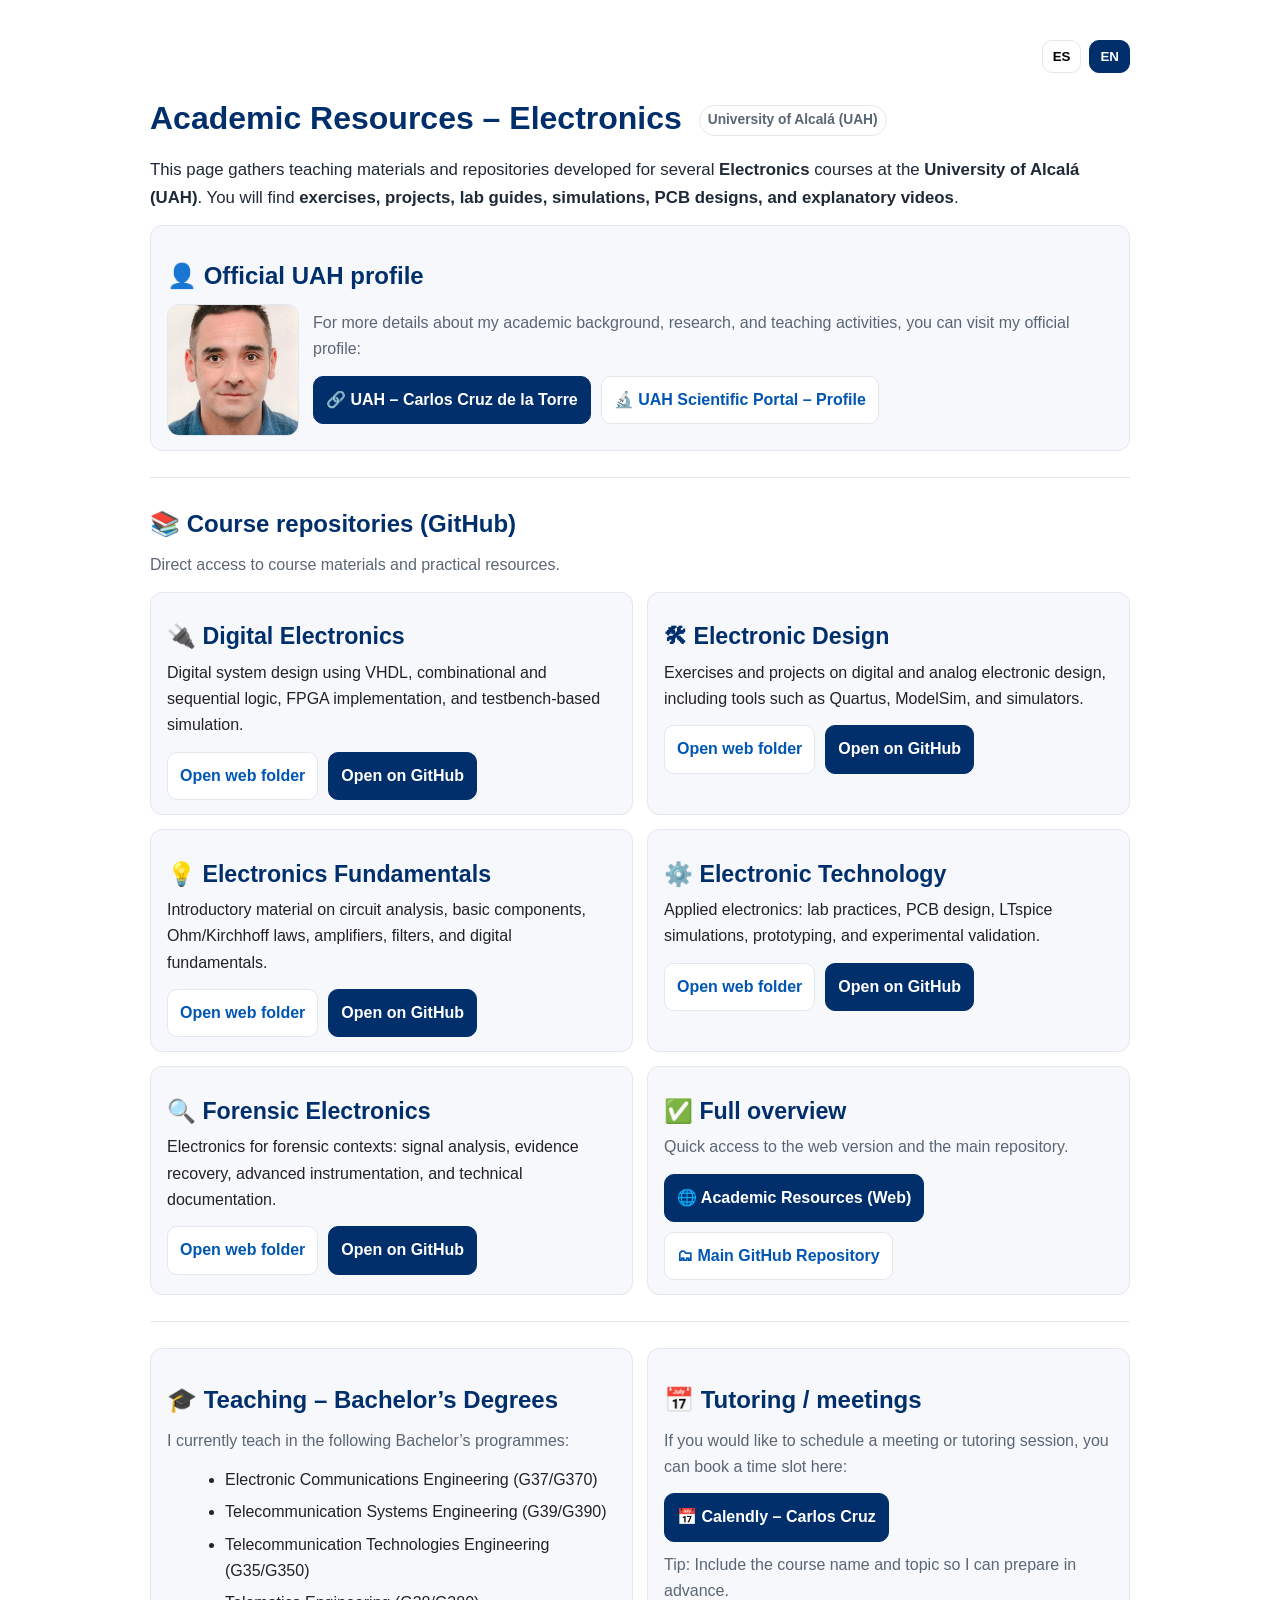
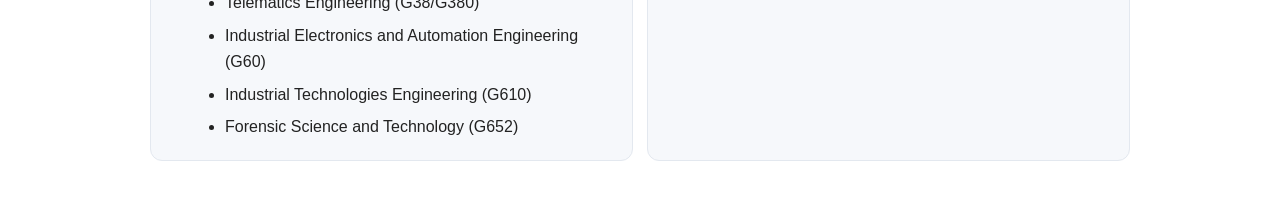
==== commit 557f448a: "Update index.html" ====
--- a/index.html
+++ b/index.html
@@ -123,8 +123,8 @@
       margin-top: 8px;
     }
     .profile img{
-      width: 120px;
-      height: 120px;
+      width: 130px;
+      height: 130px;
       border-radius: 12px;
       object-fit: cover;
       border: 1px solid var(--border);
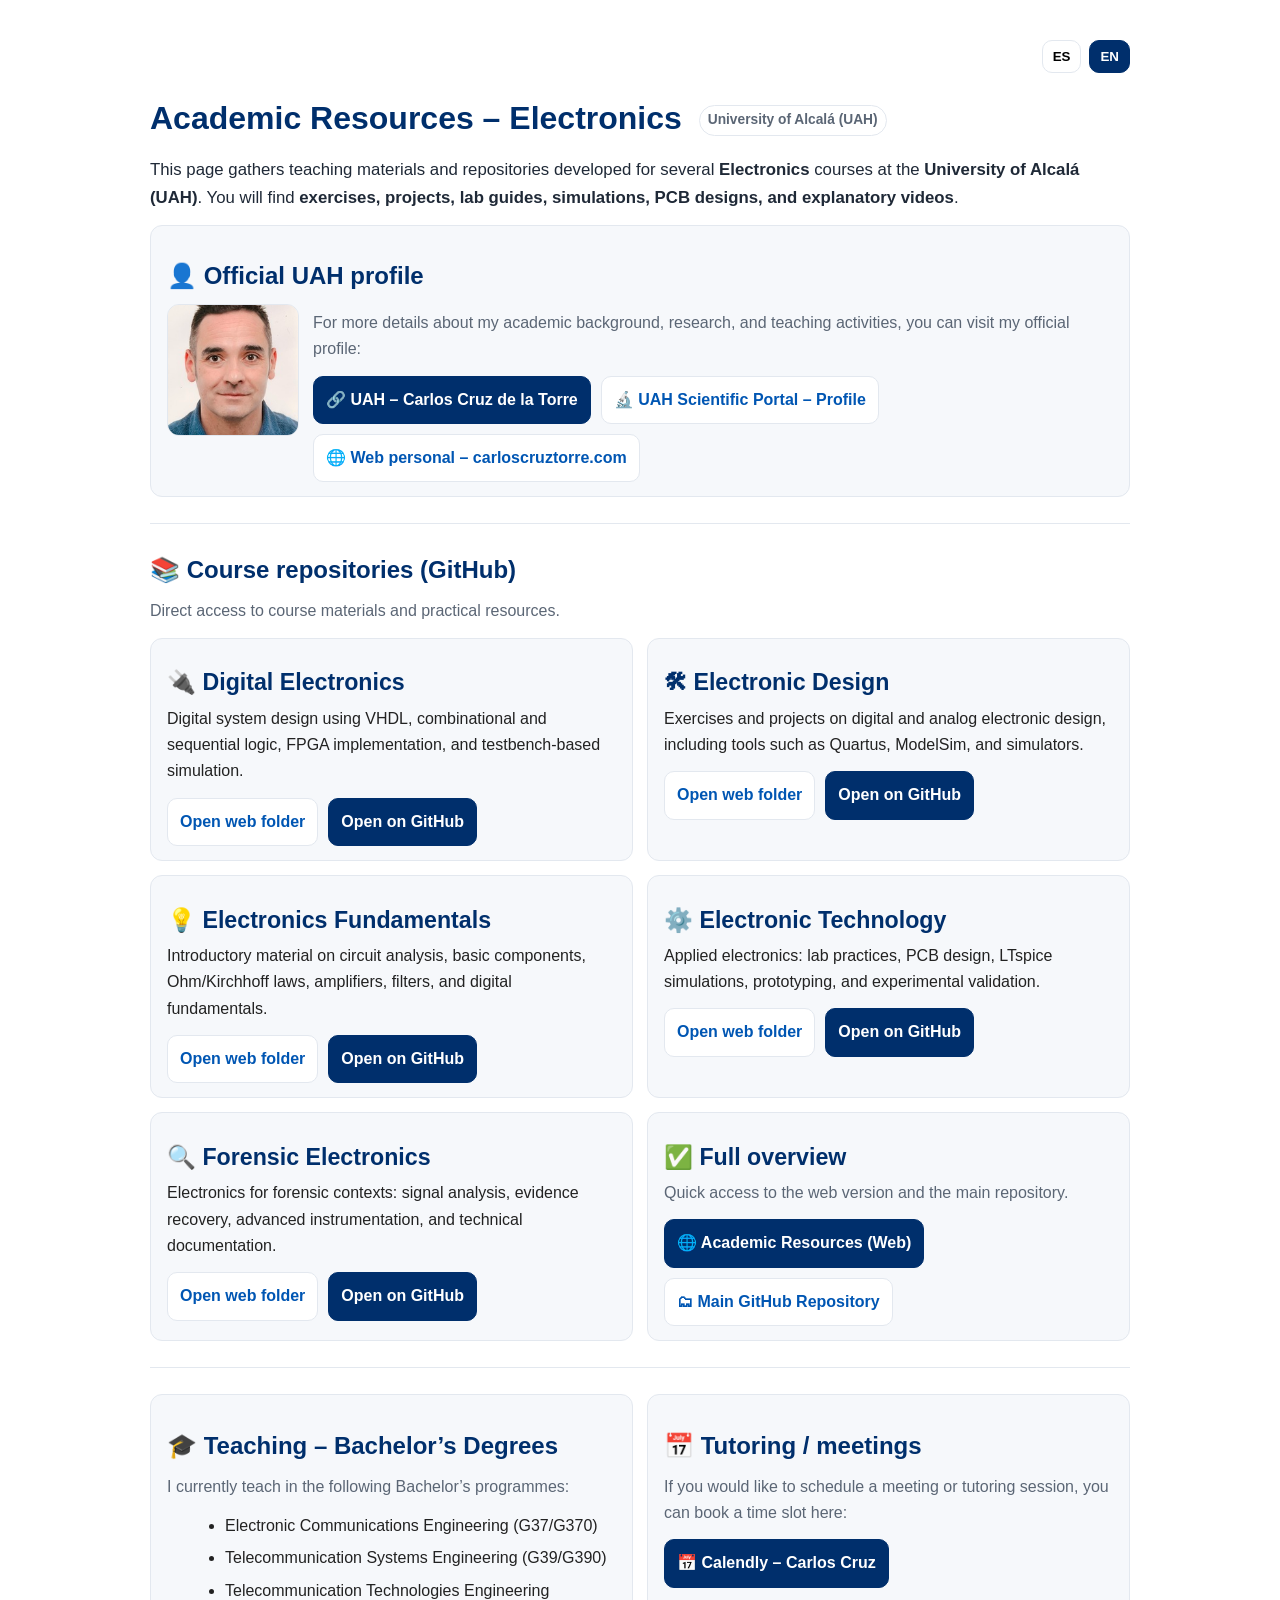
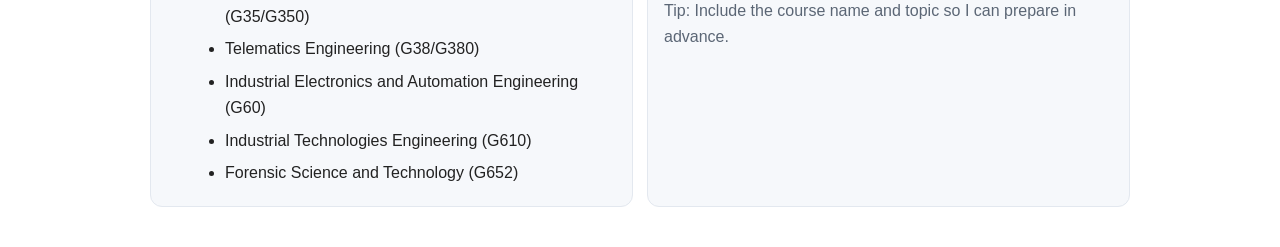
==== commit 278be268: "Update index.html" ====
--- a/index.html
+++ b/index.html
@@ -173,6 +173,10 @@
             <a class="btn" href="https://portalcientifico.uah.es/investigadores/201819/detalle" target="_blank" rel="noopener">
               🔬 Portal Científico UAH – Perfil
             </a>
+             <!-- NUEVO botón a tu web personal -->
+            <a class="btn" href="https://www.carloscruztorre.com" target="_blank" rel="noopener">
+              🌐 Web personal – carloscruztorre.com
+            </a>
           </div>
         </div>
       </div>
@@ -318,6 +322,10 @@
             <a class="btn" href="https://portalcientifico.uah.es/investigadores/201819/detalle" target="_blank" rel="noopener">
               🔬 UAH Scientific Portal – Profile
             </a>
+            <!-- NUEVO botón a tu web personal -->
+            <a class="btn" href="https://www.carloscruztorre.com" target="_blank" rel="noopener">
+              🌐 Web personal – carloscruztorre.com
+            </a>
           </div>
         </div>
       </div>
